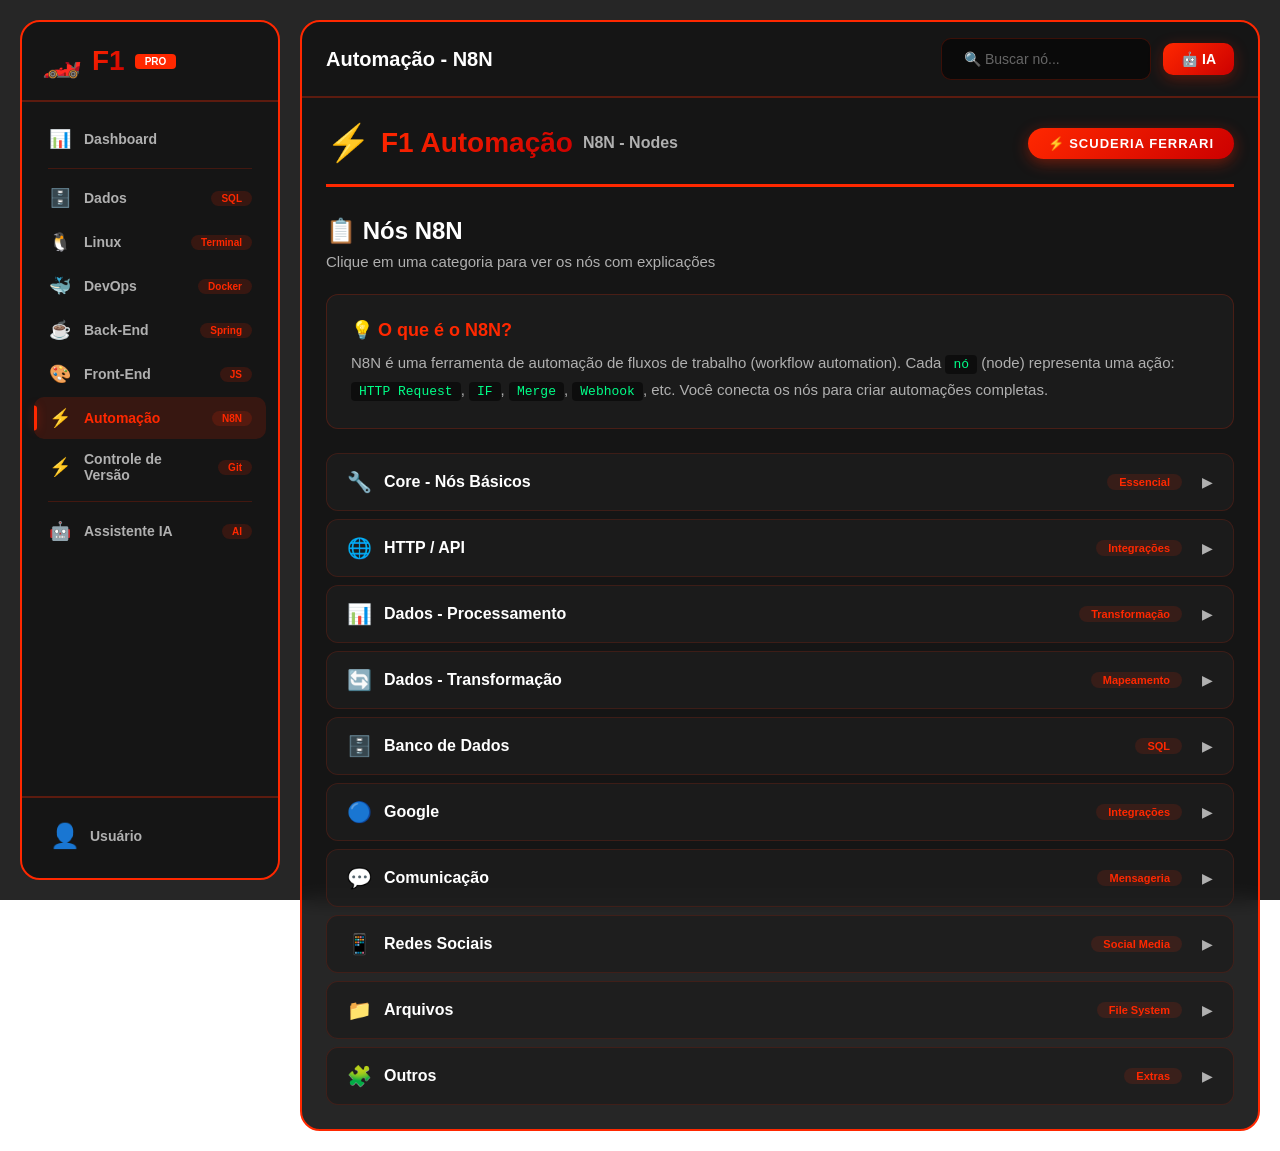
==== pages/automacao.html @ 5dc5d595 "Criando material de apoio para o dia a dia" ====
<!DOCTYPE html>
<html lang="pt-BR">
<head>
    <meta charset="UTF-8">
    <meta name="viewport" content="width=device-width, initial-scale=1.0">
    <title>⚡ F1 Automação - N8N</title>
    <link rel="stylesheet" href="../css/automacao.css">
</head>
<body>
    <div class="app-container">
        <!-- ============================================
             MENU LATERAL
        ============================================ -->
        <aside class="sidebar">
            <div class="sidebar-header">
                <div class="logo">
                    <span class="logo-icon">🏎️</span>
                    <span class="logo-text">F1</span>
                    <span class="logo-badge">PRO</span>
                </div>
            </div>

            <nav class="sidebar-nav">
                <ul class="nav-list">
                    <li class="nav-item">
                        <a href="../index.html">
                            <span class="nav-icon">📊</span>
                            <span class="nav-text">Dashboard</span>
                        </a>
                    </li>
                    <li class="nav-divider"></li>
                    <li class="nav-item">
                        <a href="dados.html">
                            <span class="nav-icon">🗄️</span>
                            <span class="nav-text">Dados</span>
                            <span class="nav-badge">SQL</span>
                        </a>
                    </li>
                    <li class="nav-item">
                        <a href="linux.html">
                            <span class="nav-icon">🐧</span>
                            <span class="nav-text">Linux</span>
                            <span class="nav-badge">Terminal</span>
                        </a>
                    </li>
                    <li class="nav-item">
                        <a href="devops.html">
                            <span class="nav-icon">🐳</span>
                            <span class="nav-text">DevOps</span>
                            <span class="nav-badge">Docker</span>
                        </a>
                    </li>
                    <li class="nav-item">
                        <a href="backend.html">
                            <span class="nav-icon">☕</span>
                            <span class="nav-text">Back-End</span>
                            <span class="nav-badge">Spring</span>
                        </a>
                    </li>
                    <li class="nav-item">
                        <a href="frontend.html">
                            <span class="nav-icon">🎨</span>
                            <span class="nav-text">Front-End</span>
                            <span class="nav-badge">JS</span>
                        </a>
                    </li>
                    <li class="nav-item active">
                        <a href="automacao.html">
                            <span class="nav-icon">⚡</span>
                            <span class="nav-text">Automação</span>
                            <span class="nav-badge">N8N</span>
                        </a>
                    </li>
                     <li class="nav-item">
                        <a href="controle-versao.html">
                            <span class="nav-icon">⚡</span>
                            <span class="nav-text">Controle de Versão</span>
                            <span class="nav-badge">Git</span>
                        </a>
                    </li>
                    <li class="nav-divider"></li>
                    <li class="nav-item">
                        <a href="ia.html">
                            <span class="nav-icon">🤖</span>
                            <span class="nav-text">Assistente IA</span>
                            <span class="nav-badge">AI</span>
                        </a>
                    </li>
                </ul>
            </nav>

            <div class="sidebar-footer">
                <div class="user-info">
                    <span class="user-avatar">👤</span>
                    <span class="user-name">Usuário</span>
                </div>
            </div>
        </aside>

        <!-- ============================================
             CONTEÚDO PRINCIPAL
        ============================================ -->
        <main class="main-content">
            <header class="top-bar">
                <div class="top-bar-left">
                    <button class="menu-toggle">☰</button>
                    <h1>Automação - N8N</h1>
                </div>
                <div class="top-bar-right">
                    <div class="search-box">
                        <input type="text" id="searchInput" placeholder="🔍 Buscar nó...">
                    </div>
                    <button class="btn-ai">🤖 IA</button>
                </div>
            </header>

            <div class="content-area">
                <!-- Header Ferrari -->
                <div class="automacao-header">
                    <div class="automacao-logo">
                        <span class="automacao-emoji">⚡</span>
                        <span class="automacao-title">F1 Automação</span>
                        <span class="automacao-subtitle">N8N - Nodes</span>
                    </div>
                    <div class="ferrari-badge">⚡ SCUDERIA FERRARI</div>
                </div>

                <!-- Conteúdo -->
                <div class="automacao-content">
                    <h2>📋 Nós N8N</h2>
                    <p class="subtitle">Clique em uma categoria para ver os nós com explicações</p>

                    <!-- ==========================================
                         INTRODUÇÃO
                    ========================================== -->
                    <div class="info-card">
                        <div class="info-title">💡 O que é o N8N?</div>
                        <div class="info-text">
                            N8N é uma ferramenta de automação de fluxos de trabalho (workflow automation).
                            Cada <code>nó</code> (node) representa uma ação: <code>HTTP Request</code>, <code>IF</code>, <code>Merge</code>, <code>Webhook</code>, etc.
                            Você conecta os nós para criar automações completas.
                        </div>
                    </div>

                    <!-- ==========================================
                         ACORDEON DE NÓS
                    ========================================== -->
                    <div class="accordion" id="commandsAccordion">
                        <!-- ==========================================
                             CORE - BÁSICOS
                        ========================================== -->
                        <div class="accordion-item">
                            <div class="accordion-header" data-target="core">
                                <span class="accordion-icon">🔧</span>
                                <span class="accordion-title">Core - Nós Básicos</span>
                                <span class="accordion-badge">Essencial</span>
                                <span class="accordion-arrow">▶</span>
                            </div>
                            <div class="accordion-body" id="core">
                                <div class="cmd-item">
                                    <div class="cmd-left">
                                        <span class="cmd-text">Manual Trigger</span>
                                        <span class="cmd-desc">Inicia o workflow manualmente (botão "Execute Workflow")</span>
                                    </div>
                                    <button class="btn-copy-cmd">📋 Copiar</button>
                                </div>
                                <div class="cmd-item">
                                    <div class="cmd-left">
                                        <span class="cmd-text">Schedule Trigger</span>
                                        <span class="cmd-desc">Executa o workflow em intervalos (CRON - ex: todos os dias às 8h)</span>
                                    </div>
                                    <button class="btn-copy-cmd">📋 Copiar</button>
                                </div>
                                <div class="cmd-item">
                                    <div class="cmd-left">
                                        <span class="cmd-text">Webhook</span>
                                        <span class="cmd-desc">Recebe requisições HTTP e inicia o workflow (URL pública)</span>
                                    </div>
                                    <button class="btn-copy-cmd">📋 Copiar</button>
                                </div>
                                <div class="cmd-item">
                                    <div class="cmd-left">
                                        <span class="cmd-text">Set</span>
                                        <span class="cmd-desc">Define ou modifica valores no fluxo de dados</span>
                                    </div>
                                    <button class="btn-copy-cmd">📋 Copiar</button>
                                </div>
                                <div class="cmd-item">
                                    <div class="cmd-left">
                                        <span class="cmd-text">IF</span>
                                        <span class="cmd-desc">Condicional - bifurca o fluxo baseado em uma condição (true/false)</span>
                                    </div>
                                    <button class="btn-copy-cmd">📋 Copiar</button>
                                </div>
                                <div class="cmd-item">
                                    <div class="cmd-left">
                                        <span class="cmd-text">Switch</span>
                                        <span class="cmd-desc">Multi-condicional - bifurca o fluxo para diferentes caminhos</span>
                                    </div>
                                    <button class="btn-copy-cmd">📋 Copiar</button>
                                </div>
                                <div class="cmd-item">
                                    <div class="cmd-left">
                                        <span class="cmd-text">Merge</span>
                                        <span class="cmd-desc">Combina dados de duas ou mais branches</span>
                                    </div>
                                    <button class="btn-copy-cmd">📋 Copiar</button>
                                </div>
                                <div class="cmd-item">
                                    <div class="cmd-left">
                                        <span class="cmd-text">Code (JavaScript)</span>
                                        <span class="cmd-desc">Executa código JavaScript customizado</span>
                                    </div>
                                    <button class="btn-copy-cmd">📋 Copiar</button>
                                </div>
                                <div class="cmd-item">
                                    <div class="cmd-left">
                                        <span class="cmd-text">NoOp</span>
                                        <span class="cmd-desc">Nó vazio - útil para testes e debugging</span>
                                    </div>
                                    <button class="btn-copy-cmd">📋 Copiar</button>
                                </div>
                            </div>
                        </div>

                        <!-- ==========================================
                             HTTP / API
                        ========================================== -->
                        <div class="accordion-item">
                            <div class="accordion-header" data-target="http">
                                <span class="accordion-icon">🌐</span>
                                <span class="accordion-title">HTTP / API</span>
                                <span class="accordion-badge">Integrações</span>
                                <span class="accordion-arrow">▶</span>
                            </div>
                            <div class="accordion-body" id="http">
                                <div class="cmd-item">
                                    <div class="cmd-left">
                                        <span class="cmd-text">HTTP Request</span>
                                        <span class="cmd-desc">Faz requisições HTTP (GET, POST, PUT, DELETE, PATCH)</span>
                                    </div>
                                    <button class="btn-copy-cmd">📋 Copiar</button>
                                </div>
                                <div class="cmd-item">
                                    <div class="cmd-left">
                                        <span class="cmd-text">HTTP Request - GET</span>
                                        <span class="cmd-desc">Busca dados de uma API (ex: https://api.exemplo.com/usuarios)</span>
                                    </div>
                                    <button class="btn-copy-cmd">📋 Copiar</button>
                                </div>
                                <div class="cmd-item">
                                    <div class="cmd-left">
                                        <span class="cmd-text">HTTP Request - POST</span>
                                        <span class="cmd-desc">Envia dados para uma API (ex: criar novo usuário)</span>
                                    </div>
                                    <button class="btn-copy-cmd">📋 Copiar</button>
                                </div>
                                <div class="cmd-item">
                                    <div class="cmd-left">
                                        <span class="cmd-text">HTTP Request - Com Headers</span>
                                        <span class="cmd-desc">Adiciona headers (Authorization, Content-Type, etc)</span>
                                    </div>
                                    <button class="btn-copy-cmd">📋 Copiar</button>
                                </div>
                                <div class="cmd-item">
                                    <div class="cmd-left">
                                        <span class="cmd-text">Webhook (Response)</span>
                                        <span class="cmd-desc">Retorna uma resposta para quem chamou o webhook</span>
                                    </div>
                                    <button class="btn-copy-cmd">📋 Copiar</button>
                                </div>
                            </div>
                        </div>

                        <!-- ==========================================
                             DADOS - PROCESSAMENTO
                        ========================================== -->
                        <div class="accordion-item">
                            <div class="accordion-header" data-target="dados">
                                <span class="accordion-icon">📊</span>
                                <span class="accordion-title">Dados - Processamento</span>
                                <span class="accordion-badge">Transformação</span>
                                <span class="accordion-arrow">▶</span>
                            </div>
                            <div class="accordion-body" id="dados">
                                <div class="cmd-item">
                                    <div class="cmd-left">
                                        <span class="cmd-text">Filter</span>
                                        <span class="cmd-desc">Filtra itens do array baseado em uma condição</span>
                                    </div>
                                    <button class="btn-copy-cmd">📋 Copiar</button>
                                </div>
                                <div class="cmd-item">
                                    <div class="cmd-left">
                                        <span class="cmd-text">Sort</span>
                                        <span class="cmd-desc">Ordena dados por campo (ASC/DESC)</span>
                                    </div>
                                    <button class="btn-copy-cmd">📋 Copiar</button>
                                </div>
                                <div class="cmd-item">
                                    <div class="cmd-left">
                                        <span class="cmd-text">Limit</span>
                                        <span class="cmd-desc">Limita a quantidade de itens processados</span>
                                    </div>
                                    <button class="btn-copy-cmd">📋 Copiar</button>
                                </div>
                                <div class="cmd-item">
                                    <div class="cmd-left">
                                        <span class="cmd-text">Aggregate</span>
                                        <span class="cmd-desc">Agrupa dados (COUNT, SUM, AVG, MIN, MAX)</span>
                                    </div>
                                    <button class="btn-copy-cmd">📋 Copiar</button>
                                </div>
                                <div class="cmd-item">
                                    <div class="cmd-left">
                                        <span class="cmd-text">Split In Batches</span>
                                        <span class="cmd-desc">Divide dados em lotes (ex: 100 itens por lote)</span>
                                    </div>
                                    <button class="btn-copy-cmd">📋 Copiar</button>
                                </div>
                                <div class="cmd-item">
                                    <div class="cmd-left">
                                        <span class="cmd-text">Remove Duplicates</span>
                                        <span class="cmd-desc">Remove itens duplicados baseado em um campo</span>
                                    </div>
                                    <button class="btn-copy-cmd">📋 Copiar</button>
                                </div>
                            </div>
                        </div>

                        <!-- ==========================================
                             DADOS - TRANSFORMAÇÃO
                        ========================================== -->
                        <div class="accordion-item">
                            <div class="accordion-header" data-target="transform">
                                <span class="accordion-icon">🔄</span>
                                <span class="accordion-title">Dados - Transformação</span>
                                <span class="accordion-badge">Mapeamento</span>
                                <span class="accordion-arrow">▶</span>
                            </div>
                            <div class="accordion-body" id="transform">
                                <div class="cmd-item">
                                    <div class="cmd-left">
                                        <span class="cmd-text">Item Lists</span>
                                        <span class="cmd-desc">Converte array em objetos ou vice-versa</span>
                                    </div>
                                    <button class="btn-copy-cmd">📋 Copiar</button>
                                </div>
                                <div class="cmd-item">
                                    <div class="cmd-left">
                                        <span class="cmd-text">Spreadsheet (CSV)</span>
                                        <span class="cmd-desc">Lê/Escreve arquivos CSV</span>
                                    </div>
                                    <button class="btn-copy-cmd">📋 Copiar</button>
                                </div>
                                <div class="cmd-item">
                                    <div class="cmd-left">
                                        <span class="cmd-text">XML</span>
                                        <span class="cmd-desc">Converte dados entre JSON e XML</span>
                                    </div>
                                    <button class="btn-copy-cmd">📋 Copiar</button>
                                </div>
                                <div class="cmd-item">
                                    <div class="cmd-left">
                                        <span class="cmd-text">HTML Extract</span>
                                        <span class="cmd-desc">Extrai dados de páginas HTML (Web Scraping)</span>
                                    </div>
                                    <button class="btn-copy-cmd">📋 Copiar</button>
                                </div>
                                <div class="cmd-item">
                                    <div class="cmd-left">
                                        <span class="cmd-text">JSON</span>
                                        <span class="cmd-desc">Converte strings JSON para objetos e vice-versa</span>
                                    </div>
                                    <button class="btn-copy-cmd">📋 Copiar</button>
                                </div>
                            </div>
                        </div>

                        <!-- ==========================================
                             BANCO DE DADOS
                        ========================================== -->
                        <div class="accordion-item">
                            <div class="accordion-header" data-target="db">
                                <span class="accordion-icon">🗄️</span>
                                <span class="accordion-title">Banco de Dados</span>
                                <span class="accordion-badge">SQL</span>
                                <span class="accordion-arrow">▶</span>
                            </div>
                            <div class="accordion-body" id="db">
                                <div class="cmd-item">
                                    <div class="cmd-left">
                                        <span class="cmd-text">PostgreSQL</span>
                                        <span class="cmd-desc">Executa queries no PostgreSQL</span>
                                    </div>
                                    <button class="btn-copy-cmd">📋 Copiar</button>
                                </div>
                                <div class="cmd-item">
                                    <div class="cmd-left">
                                        <span class="cmd-text">MySQL</span>
                                        <span class="cmd-desc">Executa queries no MySQL</span>
                                    </div>
                                    <button class="btn-copy-cmd">📋 Copiar</button>
                                </div>
                                <div class="cmd-item">
                                    <div class="cmd-left">
                                        <span class="cmd-text">SQLite</span>
                                        <span class="cmd-desc">Executa queries no SQLite</span>
                                    </div>
                                    <button class="btn-copy-cmd">📋 Copiar</button>
                                </div>
                                <div class="cmd-item">
                                    <div class="cmd-left">
                                        <span class="cmd-text">MongoDB</span>
                                        <span class="cmd-desc">Executa queries no MongoDB</span>
                                    </div>
                                    <button class="btn-copy-cmd">📋 Copiar</button>
                                </div>
                            </div>
                        </div>

                        <!-- ==========================================
                             GOOGLE
                        ========================================== -->
                        <div class="accordion-item">
                            <div class="accordion-header" data-target="google">
                                <span class="accordion-icon">🔵</span>
                                <span class="accordion-title">Google</span>
                                <span class="accordion-badge">Integrações</span>
                                <span class="accordion-arrow">▶</span>
                            </div>
                            <div class="accordion-body" id="google">
                                <div class="cmd-item">
                                    <div class="cmd-left">
                                        <span class="cmd-text">Google Sheets</span>
                                        <span class="cmd-desc">Lê/Escreve dados em planilhas Google Sheets</span>
                                    </div>
                                    <button class="btn-copy-cmd">📋 Copiar</button>
                                </div>
                                <div class="cmd-item">
                                    <div class="cmd-left">
                                        <span class="cmd-text">Google Drive</span>
                                        <span class="cmd-desc">Gerencia arquivos no Google Drive</span>
                                    </div>
                                    <button class="btn-copy-cmd">📋 Copiar</button>
                                </div>
                                <div class="cmd-item">
                                    <div class="cmd-left">
                                        <span class="cmd-text">Gmail</span>
                                        <span class="cmd-desc">Envia e recebe e-mails via Gmail</span>
                                    </div>
                                    <button class="btn-copy-cmd">📋 Copiar</button>
                                </div>
                                <div class="cmd-item">
                                    <div class="cmd-left">
                                        <span class="cmd-text">Google Calendar</span>
                                        <span class="cmd-desc">Gerencia eventos no Google Calendar</span>
                                    </div>
                                    <button class="btn-copy-cmd">📋 Copiar</button>
                                </div>
                                <div class="cmd-item">
                                    <div class="cmd-left">
                                        <span class="cmd-text">YouTube</span>
                                        <span class="cmd-desc">Gerencia vídeos no YouTube</span>
                                    </div>
                                    <button class="btn-copy-cmd">📋 Copiar</button>
                                </div>
                            </div>
                        </div>

                        <!-- ==========================================
                             COMUNICAÇÃO
                        ========================================== -->
                        <div class="accordion-item">
                            <div class="accordion-header" data-target="comunicacao">
                                <span class="accordion-icon">💬</span>
                                <span class="accordion-title">Comunicação</span>
                                <span class="accordion-badge">Mensageria</span>
                                <span class="accordion-arrow">▶</span>
                            </div>
                            <div class="accordion-body" id="comunicacao">
                                <div class="cmd-item">
                                    <div class="cmd-left">
                                        <span class="cmd-text">Email (SMTP/IMAP)</span>
                                        <span class="cmd-desc">Envia e recebe e-mails via servidor SMTP</span>
                                    </div>
                                    <button class="btn-copy-cmd">📋 Copiar</button>
                                </div>
                                <div class="cmd-item">
                                    <div class="cmd-left">
                                        <span class="cmd-text">Slack</span>
                                        <span class="cmd-desc">Envia mensagens no Slack</span>
                                    </div>
                                    <button class="btn-copy-cmd">📋 Copiar</button>
                                </div>
                                <div class="cmd-item">
                                    <div class="cmd-left">
                                        <span class="cmd-text">Discord</span>
                                        <span class="cmd-desc">Envia mensagens no Discord</span>
                                    </div>
                                    <button class="btn-copy-cmd">📋 Copiar</button>
                                </div>
                                <div class="cmd-item">
                                    <div class="cmd-left">
                                        <span class="cmd-text">Telegram</span>
                                        <span class="cmd-desc">Envia mensagens no Telegram</span>
                                    </div>
                                    <button class="btn-copy-cmd">📋 Copiar</button>
                                </div>
                                <div class="cmd-item">
                                    <div class="cmd-left">
                                        <span class="cmd-text">WhatsApp (Meta)</span>
                                        <span class="cmd-desc">Envia mensagens no WhatsApp Business</span>
                                    </div>
                                    <button class="btn-copy-cmd">📋 Copiar</button>
                                </div>
                            </div>
                        </div>

                        <!-- ==========================================
                             REDES SOCIAIS
                        ========================================== -->
                        <div class="accordion-item">
                            <div class="accordion-header" data-target="social">
                                <span class="accordion-icon">📱</span>
                                <span class="accordion-title">Redes Sociais</span>
                                <span class="accordion-badge">Social Media</span>
                                <span class="accordion-arrow">▶</span>
                            </div>
                            <div class="accordion-body" id="social">
                                <div class="cmd-item">
                                    <div class="cmd-left">
                                        <span class="cmd-text">Twitter (X)</span>
                                        <span class="cmd-desc">Publica tweets</span>
                                    </div>
                                    <button class="btn-copy-cmd">📋 Copiar</button>
                                </div>
                                <div class="cmd-item">
                                    <div class="cmd-left">
                                        <span class="cmd-text">Facebook</span>
                                        <span class="cmd-desc">Publica no Facebook</span>
                                    </div>
                                    <button class="btn-copy-cmd">📋 Copiar</button>
                                </div>
                                <div class="cmd-item">
                                    <div class="cmd-left">
                                        <span class="cmd-text">Instagram</span>
                                        <span class="cmd-desc">Publica no Instagram</span>
                                    </div>
                                    <button class="btn-copy-cmd">📋 Copiar</button>
                                </div>
                                <div class="cmd-item">
                                    <div class="cmd-left">
                                        <span class="cmd-text">LinkedIn</span>
                                        <span class="cmd-desc">Publica no LinkedIn</span>
                                    </div>
                                    <button class="btn-copy-cmd">📋 Copiar</button>
                                </div>
                            </div>
                        </div>

                        <!-- ==========================================
                             ARQUIVOS
                        ========================================== -->
                        <div class="accordion-item">
                            <div class="accordion-header" data-target="arquivos">
                                <span class="accordion-icon">📁</span>
                                <span class="accordion-title">Arquivos</span>
                                <span class="accordion-badge">File System</span>
                                <span class="accordion-arrow">▶</span>
                            </div>
                            <div class="accordion-body" id="arquivos">
                                <div class="cmd-item">
                                    <div class="cmd-left">
                                        <span class="cmd-text">Read File from Disk</span>
                                        <span class="cmd-desc">Lê arquivos do sistema</span>
                                    </div>
                                    <button class="btn-copy-cmd">📋 Copiar</button>
                                </div>
                                <div class="cmd-item">
                                    <div class="cmd-left">
                                        <span class="cmd-text">Write File to Disk</span>
                                        <span class="cmd-desc">Escreve arquivos no sistema</span>
                                    </div>
                                    <button class="btn-copy-cmd">📋 Copiar</button>
                                </div>
                                <div class="cmd-item">
                                    <div class="cmd-left">
                                        <span class="cmd-text">Binary Data</span>
                                        <span class="cmd-desc">Processa dados binários (imagens, PDFs, etc)</span>
                                    </div>
                                    <button class="btn-copy-cmd">📋 Copiar</button>
                                </div>
                                <div class="cmd-item">
                                    <div class="cmd-left">
                                        <span class="cmd-text">Zip</span>
                                        <span class="cmd-desc">Compacta/Descompacta arquivos ZIP</span>
                                    </div>
                                    <button class="btn-copy-cmd">📋 Copiar</button>
                                </div>
                            </div>
                        </div>

                        <!-- ==========================================
                             OUTROS
                        ========================================== -->
                        <div class="accordion-item">
                            <div class="accordion-header" data-target="outros">
                                <span class="accordion-icon">🧩</span>
                                <span class="accordion-title">Outros</span>
                                <span class="accordion-badge">Extras</span>
                                <span class="accordion-arrow">▶</span>
                            </div>
                            <div class="accordion-body" id="outros">
                                <div class="cmd-item">
                                    <div class="cmd-left">
                                        <span class="cmd-text">Wait</span>
                                        <span class="cmd-desc">Aguarda um tempo específico (milissegundos)</span>
                                    </div>
                                    <button class="btn-copy-cmd">📋 Copiar</button>
                                </div>
                                <div class="cmd-item">
                                    <div class="cmd-left">
                                        <span class="cmd-text">Delay</span>
                                        <span class="cmd-desc">Atraso entre execuções (evita rate limiting)</span>
                                    </div>
                                    <button class="btn-copy-cmd">📋 Copiar</button>
                                </div>
                                <div class="cmd-item">
                                    <div class="cmd-left">
                                        <span class="cmd-text">Error Trigger</span>
                                        <span class="cmd-desc">Captura erros e trata exceções</span>
                                    </div>
                                    <button class="btn-copy-cmd">📋 Copiar</button>
                                </div>
                                <div class="cmd-item">
                                    <div class="cmd-left">
                                        <span class="cmd-text">Sticky Note</span>
                                        <span class="cmd-desc">Adiciona notas/documentação no workflow</span>
                                    </div>
                                    <button class="btn-copy-cmd">📋 Copiar</button>
                                </div>
                                <div class="cmd-item">
                                    <div class="cmd-left">
                                        <span class="cmd-text">Execute Workflow</span>
                                        <span class="cmd-desc">Executa outro workflow (sub-workflow)</span>
                                    </div>
                                    <button class="btn-copy-cmd">📋 Copiar</button>
                                </div>
                            </div>
                        </div>
                    </div>
                </div>
            </div>
        </main>
    </div>

    <script>
        // ============================================
        // ACORDEON
        // ============================================
        document.querySelectorAll('.accordion-header').forEach(header => {
            header.addEventListener('click', function() {
                const targetId = this.dataset.target;
                const body = document.getElementById(targetId);
                const arrow = this.querySelector('.accordion-arrow');
                
                document.querySelectorAll('.accordion-body').forEach(b => {
                    if (b.id !== targetId) {
                        b.classList.remove('active');
                        b.style.maxHeight = '0';
                        b.style.padding = '0 20px';
                        const otherArrow = b.closest('.accordion-item').querySelector('.accordion-arrow');
                        if (otherArrow) otherArrow.textContent = '▶';
                    }
                });

                if (body.classList.contains('active')) {
                    body.classList.remove('active');
                    body.style.maxHeight = '0';
                    body.style.padding = '0 20px';
                    arrow.textContent = '▶';
                } else {
                    body.classList.add('active');
                    body.style.maxHeight = body.scrollHeight + 'px';
                    body.style.padding = '20px';
                    arrow.textContent = '▼';
                }
            });
        });

        // ============================================
        // COPIAR NOME DO NÓ
        // ============================================
        document.querySelectorAll('.btn-copy-cmd').forEach(btn => {
            btn.addEventListener('click', function(e) {
                e.stopPropagation();
                const cmdText = this.closest('.cmd-item').querySelector('.cmd-text').textContent;
                navigator.clipboard.writeText(cmdText).then(() => {
                    const originalText = this.textContent;
                    this.textContent = '✅ Copiado!';
                    setTimeout(() => {
                        this.textContent = originalText;
                    }, 2000);
                });
            });
        });

        // ============================================
        // BUSCA
        // ============================================
        document.getElementById('searchInput').addEventListener('input', function() {
            const searchTerm = this.value.toLowerCase().trim();
            const items = document.querySelectorAll('.cmd-item');
            const headers = document.querySelectorAll('.accordion-header');
            
            if (!searchTerm) {
                items.forEach(item => item.style.display = 'flex');
                headers.forEach(h => h.style.display = 'flex');
                return;
            }

            items.forEach(item => {
                const text = item.querySelector('.cmd-text').textContent.toLowerCase();
                const desc = item.querySelector('.cmd-desc').textContent.toLowerCase();
                if (text.includes(searchTerm) || desc.includes(searchTerm)) {
                    item.style.display = 'flex';
                    const parentBody = item.closest('.accordion-body');
                    if (parentBody) {
                        parentBody.classList.add('active');
                        parentBody.style.maxHeight = parentBody.scrollHeight + 'px';
                        parentBody.style.padding = '20px';
                        const arrow = parentBody.closest('.accordion-item').querySelector('.accordion-arrow');
                        if (arrow) arrow.textContent = '▼';
                    }
                } else {
                    item.style.display = 'none';
                }
            });

            headers.forEach(header => {
                const body = document.getElementById(header.dataset.target);
                if (body) {
                    const visibleItems = body.querySelectorAll('.cmd-item[style*="display: flex"], .cmd-item:not([style*="display: none"])');
                    const hasVisible = Array.from(visibleItems).some(el => el.style.display !== 'none');
                    header.style.display = hasVisible ? 'flex' : 'none';
                }
            });
        });
    </script>
</body>
</html>
---- css/automacao.css ----
/* ============================================
   PÁGINA: AUTOMAÇÃO - N8N
   ============================================ */

* {
    margin: 0;
    padding: 0;
    box-sizing: border-box;
}

body {
    font-family: 'Segoe UI', Tahoma, Geneva, Verdana, sans-serif;
    min-height: 100vh;
    display: flex;
    background-image: url('https://www.autoracing.com.br/wp-content/uploads/2025/04/F1-25-Lewis-Hamilton-Arabia.jpg');
    background-size: cover;
    background-position: center;
    background-attachment: fixed;
    position: relative;
}

body::before {
    content: '';
    position: fixed;
    top: 0;
    left: 0;
    right: 0;
    bottom: 0;
    background: rgba(0, 0, 0, 0.85);
    z-index: 0;
}

/* ============================================
   APP CONTAINER
   ============================================ */
.app-container {
    position: relative;
    z-index: 1;
    display: flex;
    width: 100%;
    min-height: 100vh;
    max-width: 1400px;
    margin: 0 auto;
    padding: 20px;
    gap: 20px;
}

/* ============================================
   SIDEBAR
   ============================================ */
.sidebar {
    width: 260px;
    min-height: calc(100vh - 40px);
    background: rgba(20, 20, 20, 0.92);
    backdrop-filter: blur(10px);
    border-radius: 20px;
    border: 2px solid #ff2800;
    padding: 20px 0;
    display: flex;
    flex-direction: column;
    flex-shrink: 0;
    position: sticky;
    top: 20px;
    height: fit-content;
    max-height: calc(100vh - 40px);
    overflow-y: auto;
}

.sidebar-header {
    padding: 0 20px 20px 20px;
    border-bottom: 2px solid rgba(255, 40, 0, 0.3);
}

.logo {
    display: flex;
    align-items: center;
    gap: 10px;
}

.logo-icon {
    font-size: 32px;
    animation: pulse 2s infinite;
}

@keyframes pulse {
    0%, 100% { transform: scale(1); }
    50% { transform: scale(1.1); }
}

.logo-text {
    font-size: 28px;
    font-weight: 900;
    background: linear-gradient(135deg, #ff2800, #cc0000);
    -webkit-background-clip: text;
    -webkit-text-fill-color: transparent;
}

.logo-badge {
    background: #ff2800;
    color: white;
    padding: 2px 10px;
    border-radius: 4px;
    font-size: 10px;
    font-weight: 700;
}

/* ============================================
   NAVEGAÇÃO
   ============================================ */
.sidebar-nav {
    flex: 1;
    padding: 16px 12px;
}

.nav-list {
    list-style: none;
}

.nav-item {
    margin-bottom: 2px;
}

.nav-item a {
    display: flex;
    align-items: center;
    gap: 12px;
    padding: 10px 14px;
    border-radius: 10px;
    color: #b0b0b0;
    text-decoration: none;
    transition: all 0.3s;
    position: relative;
}

.nav-item a:hover {
    background: rgba(255, 40, 0, 0.1);
    color: #ffffff;
}

.nav-item.active a {
    background: rgba(255, 40, 0, 0.15);
    color: #ff2800;
}

.nav-item.active a::before {
    content: '';
    position: absolute;
    left: 0;
    top: 50%;
    transform: translateY(-50%);
    width: 3px;
    height: 60%;
    background: #ff2800;
    border-radius: 0 3px 3px 0;
    box-shadow: 0 0 10px rgba(255, 40, 0, 0.4);
}

.nav-icon {
    font-size: 18px;
    width: 24px;
    text-align: center;
}

.nav-text {
    flex: 1;
    font-size: 14px;
    font-weight: 600;
}

.nav-badge {
    background: rgba(255, 40, 0, 0.15);
    padding: 2px 10px;
    border-radius: 12px;
    font-size: 10px;
    font-weight: 600;
    color: #ff2800;
}

.nav-divider {
    height: 1px;
    background: rgba(255, 40, 0, 0.2);
    margin: 8px 14px;
}

.sidebar-footer {
    padding: 16px 20px 0 20px;
    border-top: 2px solid rgba(255, 40, 0, 0.3);
}

.user-info {
    display: flex;
    align-items: center;
    gap: 10px;
    padding: 8px;
    border-radius: 8px;
}

.user-avatar {
    font-size: 24px;
}

.user-name {
    font-size: 14px;
    color: #b0b0b0;
    font-weight: 600;
}

/* ============================================
   MAIN CONTENT
   ============================================ */
.main-content {
    flex: 1;
    min-height: calc(100vh - 40px);
    background: rgba(20, 20, 20, 0.92);
    backdrop-filter: blur(10px);
    border-radius: 20px;
    border: 2px solid #ff2800;
    display: flex;
    flex-direction: column;
    overflow: hidden;
}

/* ============================================
   TOP BAR
   ============================================ */
.top-bar {
    display: flex;
    justify-content: space-between;
    align-items: center;
    padding: 16px 24px;
    border-bottom: 2px solid rgba(255, 40, 0, 0.3);
    flex-shrink: 0;
}

.top-bar-left {
    display: flex;
    align-items: center;
    gap: 16px;
}

.menu-toggle {
    display: none;
    background: none;
    border: none;
    color: #ffffff;
    font-size: 24px;
    cursor: pointer;
}

.top-bar-left h1 {
    font-size: 20px;
    font-weight: 700;
    color: #ffffff;
}

.top-bar-right {
    display: flex;
    align-items: center;
    gap: 12px;
}

.search-box {
    display: flex;
    align-items: center;
    background: rgba(0, 0, 0, 0.5);
    border-radius: 10px;
    padding: 6px 14px;
    border: 1px solid rgba(255, 40, 0, 0.2);
}

.search-box input {
    background: none;
    border: none;
    color: #ffffff;
    padding: 6px 8px;
    outline: none;
    width: 180px;
    font-size: 14px;
}

.search-box input::placeholder {
    color: #666;
}

.btn-ai {
    background: linear-gradient(135deg, #ff2800, #cc0000);
    color: white;
    border: none;
    padding: 8px 18px;
    border-radius: 10px;
    font-weight: 700;
    cursor: pointer;
    font-size: 14px;
    box-shadow: 0 4px 15px rgba(255, 40, 0, 0.3);
}

.btn-ai:hover {
    transform: scale(1.05);
    box-shadow: 0 4px 30px rgba(255, 40, 0, 0.5);
}

/* ============================================
   CONTENT AREA
   ============================================ */
.content-area {
    padding: 24px;
    flex: 1;
    overflow-y: auto;
}

/* ============================================
   HEADER FERRARI
   ============================================ */
.automacao-header {
    display: flex;
    justify-content: space-between;
    align-items: center;
    margin-bottom: 30px;
    padding-bottom: 20px;
    border-bottom: 3px solid #ff2800;
}

.automacao-logo {
    display: flex;
    align-items: center;
    gap: 10px;
}

.automacao-emoji {
    font-size: 36px;
    animation: pulse 2s infinite;
}

.automacao-title {
    font-size: 28px;
    font-weight: 900;
    background: linear-gradient(135deg, #ff2800, #cc0000);
    -webkit-background-clip: text;
    -webkit-text-fill-color: transparent;
}

.automacao-subtitle {
    font-size: 16px;
    font-weight: 700;
    color: #b0b0b0;
}

.ferrari-badge {
    background: linear-gradient(135deg, #ff2800, #cc0000);
    color: white;
    padding: 8px 20px;
    border-radius: 30px;
    font-weight: 700;
    font-size: 13px;
    letter-spacing: 1px;
    box-shadow: 0 4px 15px rgba(255, 40, 0, 0.4);
    animation: glow 2s infinite;
}

@keyframes glow {
    0%, 100% { box-shadow: 0 4px 15px rgba(255, 40, 0, 0.4); }
    50% { box-shadow: 0 4px 30px rgba(255, 40, 0, 0.8); }
}

/* ============================================
   CONTEÚDO AUTOMAÇÃO
   ============================================ */
.automacao-content {
    animation: fadeIn 0.5s ease;
}

@keyframes fadeIn {
    from { opacity: 0; transform: translateY(20px); }
    to { opacity: 1; transform: translateY(0); }
}

.automacao-content h2 {
    font-size: 24px;
    color: #ffffff;
    margin-bottom: 8px;
}

.automacao-content .subtitle {
    color: #b0b0b0;
    margin-bottom: 24px;
    font-size: 15px;
}

/* ============================================
   INTRODUÇÃO
   ============================================ */
.info-card {
    background: rgba(30, 30, 30, 0.85);
    border-radius: 12px;
    border: 1px solid rgba(255, 40, 0, 0.2);
    padding: 24px;
    margin-bottom: 24px;
}

.info-card .info-title {
    font-size: 18px;
    font-weight: 700;
    color: #ff2800;
    margin-bottom: 8px;
}

.info-card .info-text {
    color: #b0b0b0;
    font-size: 15px;
    line-height: 1.8;
}

.info-card .info-text code {
    background: rgba(0, 0, 0, 0.5);
    padding: 2px 8px;
    border-radius: 4px;
    color: #00ff88;
    font-family: 'Courier New', monospace;
    font-size: 13px;
}

/* ============================================
   ACORDEON
   ============================================ */
.accordion {
    display: flex;
    flex-direction: column;
    gap: 8px;
}

.accordion-item {
    background: rgba(30, 30, 30, 0.85);
    border-radius: 12px;
    border: 1px solid rgba(255, 40, 0, 0.15);
    overflow: hidden;
    transition: all 0.3s;
}

.accordion-item:hover {
    border-color: rgba(255, 40, 0, 0.3);
}

.accordion-header {
    display: flex;
    align-items: center;
    gap: 12px;
    padding: 16px 20px;
    cursor: pointer;
    transition: all 0.3s;
    user-select: none;
    flex-shrink: 0;
}

.accordion-header:hover {
    background: rgba(255, 40, 0, 0.05);
}

.accordion-header .accordion-icon {
    font-size: 20px;
}

.accordion-header .accordion-title {
    font-size: 16px;
    font-weight: 700;
    color: #ffffff;
}

.accordion-header .accordion-badge {
    background: rgba(255, 40, 0, 0.12);
    color: #ff2800;
    padding: 2px 12px;
    border-radius: 12px;
    font-size: 11px;
    font-weight: 600;
    margin-left: auto;
}

.accordion-header .accordion-arrow {
    color: #b0b0b0;
    font-size: 14px;
    transition: transform 0.3s;
    margin-left: 8px;
}

/* ============================================
   ACORDEON BODY COM SCROLL
   ============================================ */
.accordion-body {
    max-height: 0;
    overflow: hidden;
    transition: max-height 0.4s ease, padding 0.3s ease;
    padding: 0 20px;
    display: flex;
    flex-direction: column;
    gap: 8px;
}

.accordion-body.active {
    max-height: 500px;
    padding: 16px 20px;
    overflow-y: auto;
}

.accordion-body.active::-webkit-scrollbar {
    width: 4px;
}

.accordion-body.active::-webkit-scrollbar-track {
    background: rgba(255, 255, 255, 0.05);
    border-radius: 4px;
}

.accordion-body.active::-webkit-scrollbar-thumb {
    background: #ff2800;
    border-radius: 4px;
}

.accordion-body.active::-webkit-scrollbar-thumb:hover {
    background: #cc0000;
}

/* ============================================
   COMANDOS - COM EXPLICAÇÃO
   ============================================ */
.cmd-item {
    background: rgba(0, 0, 0, 0.4);
    border-radius: 8px;
    padding: 10px 14px;
    display: flex;
    justify-content: space-between;
    align-items: center;
    border-left: 3px solid #ff2800;
    transition: all 0.3s;
    flex-shrink: 0;
    gap: 10px;
}

.cmd-item:hover {
    border-left-color: #00ff88;
    background: rgba(0, 0, 0, 0.6);
}

.cmd-item .cmd-left {
    display: flex;
    flex-direction: column;
    gap: 4px;
    flex: 1;
    min-width: 0;
}

.cmd-item .cmd-text {
    font-family: 'Courier New', monospace;
    font-size: 13px;
    color: #00ff88;
    word-break: break-all;
    line-height: 1.4;
}

.cmd-item .cmd-desc {
    font-size: 12px;
    color: #b0b0b0;
    font-style: italic;
    padding-left: 4px;
}

.cmd-item .btn-copy-cmd {
    background: rgba(255, 40, 0, 0.15);
    color: #ff2800;
    border: none;
    padding: 4px 12px;
    border-radius: 6px;
    font-size: 11px;
    font-weight: 600;
    cursor: pointer;
    transition: all 0.3s;
    white-space: nowrap;
    flex-shrink: 0;
}

.cmd-item .btn-copy-cmd:hover {
    background: #ff2800;
    color: white;
}

/* ============================================
   SCROLLBAR GLOBAL
   ============================================ */
::-webkit-scrollbar {
    width: 6px;
}

::-webkit-scrollbar-track {
    background: transparent;
}

::-webkit-scrollbar-thumb {
    background: #ff2800;
    border-radius: 3px;
}

::-webkit-scrollbar-thumb:hover {
    background: #cc0000;
}

/* ============================================
   RESPONSIVO
   ============================================ */
@media (max-width: 1024px) {
    .app-container {
        padding: 15px;
        gap: 15px;
    }
    .sidebar {
        width: 220px;
    }
}

@media (max-width: 768px) {
    .app-container {
        padding: 10px;
        gap: 10px;
        flex-direction: column;
    }

    .sidebar {
        width: 100%;
        min-height: auto;
        position: static;
        flex-direction: row;
        flex-wrap: wrap;
        padding: 12px 16px;
        height: auto;
        max-height: none;
        overflow-y: visible;
    }

    .sidebar-header {
        padding: 0;
        border-bottom: none;
        flex: 1;
    }

    .sidebar-nav {
        padding: 0;
        flex: 1;
        width: 100%;
    }

    .nav-list {
        display: flex;
        flex-wrap: wrap;
        gap: 4px;
        padding: 10px 0;
    }

    .nav-item {
        flex: 1 1 calc(50% - 4px);
        min-width: 120px;
    }

    .nav-divider {
        display: none;
    }

    .sidebar-footer {
        display: none;
    }

    .menu-toggle {
        display: block;
    }

    .main-content {
        min-height: auto;
    }

    .top-bar {
        padding: 12px 16px;
        flex-wrap: wrap;
        gap: 8px;
    }

    .top-bar-right {
        width: 100%;
        justify-content: space-between;
    }

    .search-box input {
        width: 120px;
    }

    .content-area {
        padding: 16px;
    }

    .automacao-header {
        flex-direction: column;
        gap: 12px;
        text-align: center;
    }

    .automacao-title {
        font-size: 22px;
    }

    .ferrari-badge {
        font-size: 11px;
        padding: 5px 14px;
    }

    .accordion-header {
        flex-wrap: wrap;
        padding: 12px 16px;
    }

    .accordion-header .accordion-badge {
        margin-left: 0;
    }

    .accordion-body.active {
        max-height: 350px;
        padding: 12px 16px;
    }

    .cmd-item {
        flex-wrap: wrap;
        gap: 8px;
    }

    .cmd-item .btn-copy-cmd {
        width: 100%;
        text-align: center;
        padding: 6px;
    }
}

@media (max-width: 480px) {
    .app-container {
        padding: 5px;
        gap: 5px;
    }

    .sidebar {
        padding: 10px 12px;
    }

    .logo-text {
        font-size: 20px;
    }

    .nav-item {
        flex: 1 1 100%;
    }

    .top-bar-left h1 {
        font-size: 16px;
    }

    .search-box input {
        width: 80px;
        font-size: 12px;
    }

    .btn-ai {
        font-size: 12px;
        padding: 6px 12px;
    }

    .content-area {
        padding: 12px;
    }

    .automacao-emoji {
        font-size: 28px;
    }

    .automacao-title {
        font-size: 18px;
    }

    .accordion-body.active {
        max-height: 250px;
        padding: 10px 14px;
    }
}
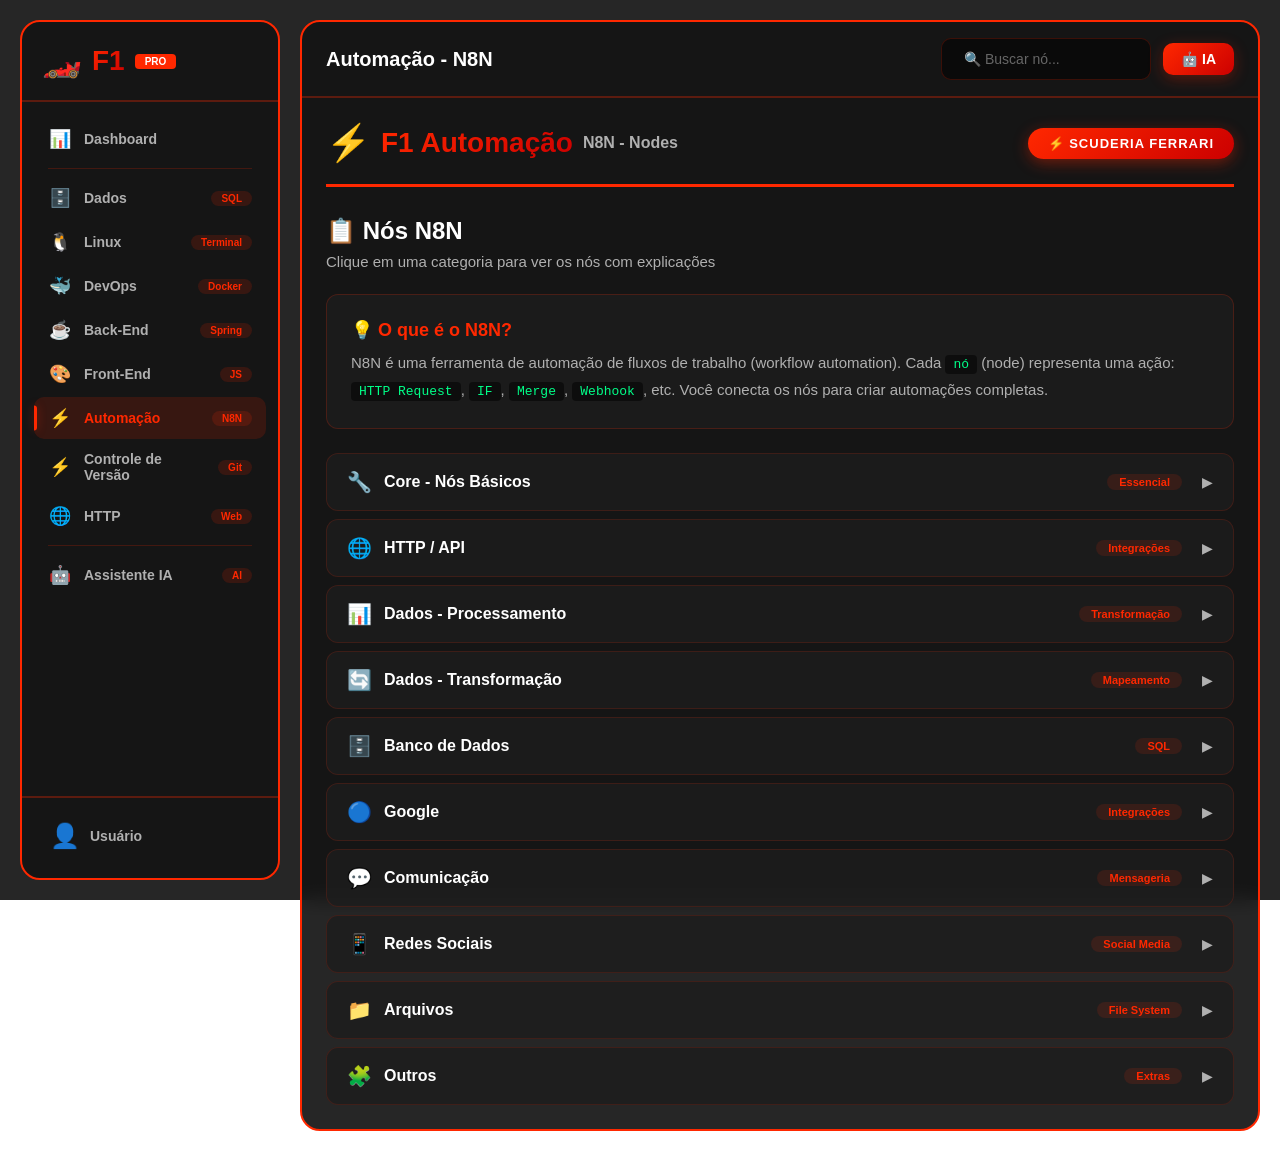
==== commit a4cb98c3: "Adicionando novos campos no meu projeto." ====
--- a/pages/automacao.html
+++ b/pages/automacao.html
@@ -78,6 +78,13 @@
                             <span class="nav-badge">Git</span>
                         </a>
                     </li>
+                    <li class="nav-item">
+                        <a href="http.html">
+                            <span class="nav-icon">🌐</span>
+                            <span class="nav-text">HTTP</span>
+                            <span class="nav-badge">Web</span>
+                        </a>
+                    </li>
                     <li class="nav-divider"></li>
                     <li class="nav-item">
                         <a href="ia.html">
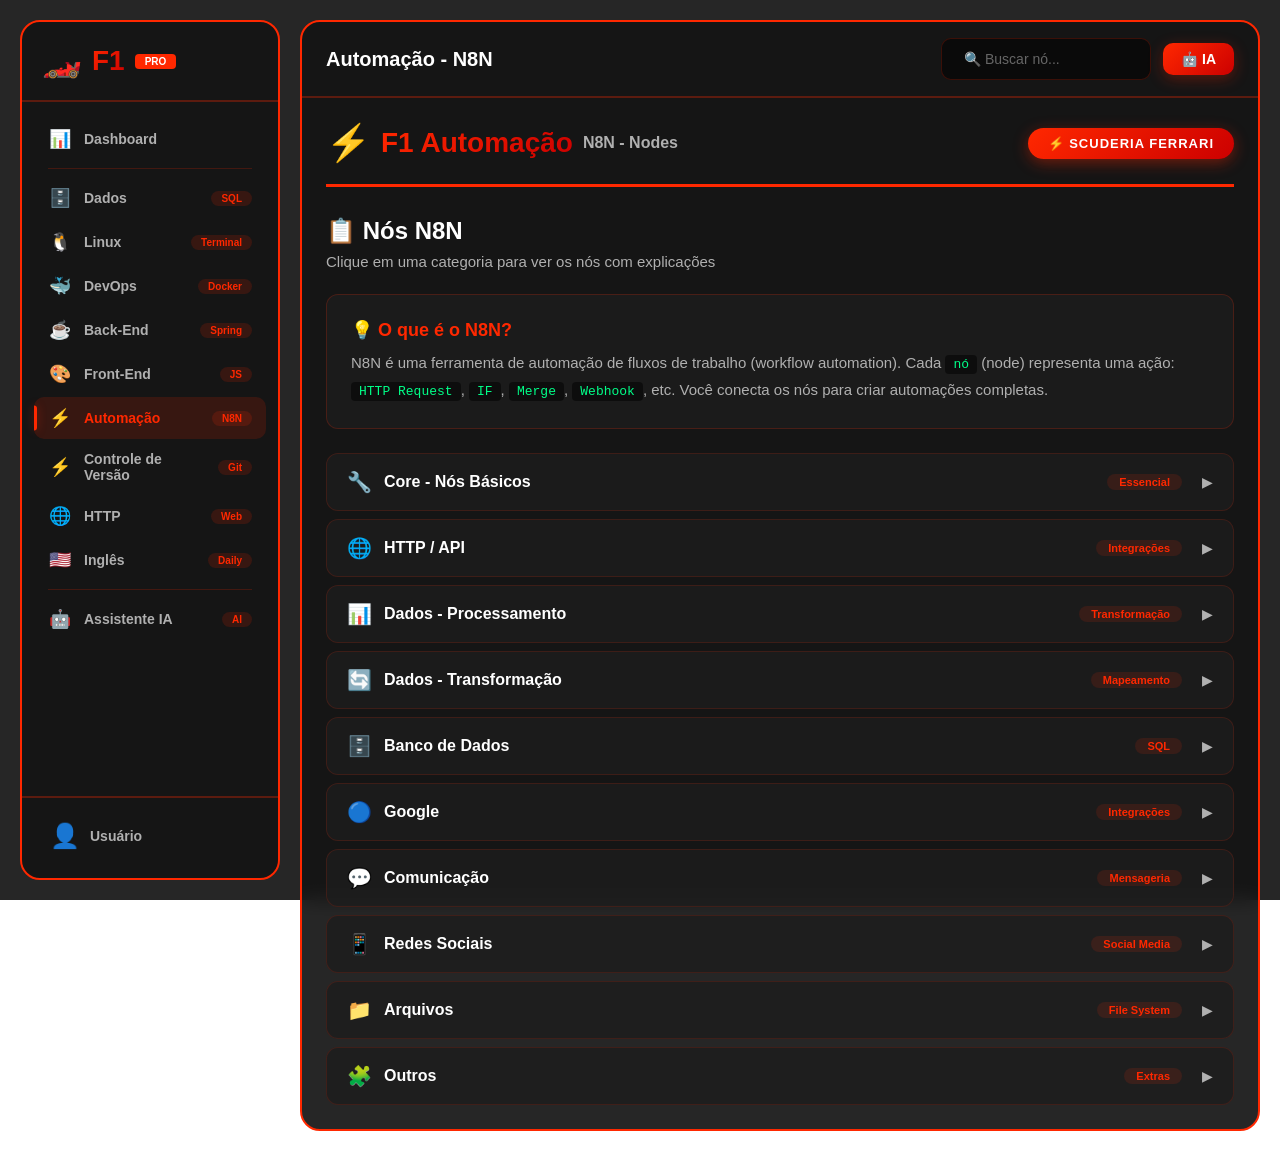
==== commit 45350948: "Adicionando o inglês no meu projeto!" ====
--- a/pages/automacao.html
+++ b/pages/automacao.html
@@ -85,6 +85,13 @@
                             <span class="nav-badge">Web</span>
                         </a>
                     </li>
+                    <li class="nav-item">
+                        <a href="ingles.html">
+                            <span class="nav-icon">🇺🇸</span>
+                            <span class="nav-text">Inglês</span>
+                            <span class="nav-badge">Daily</span>
+                        </a>
+                    </li>
                     <li class="nav-divider"></li>
                     <li class="nav-item">
                         <a href="ia.html">
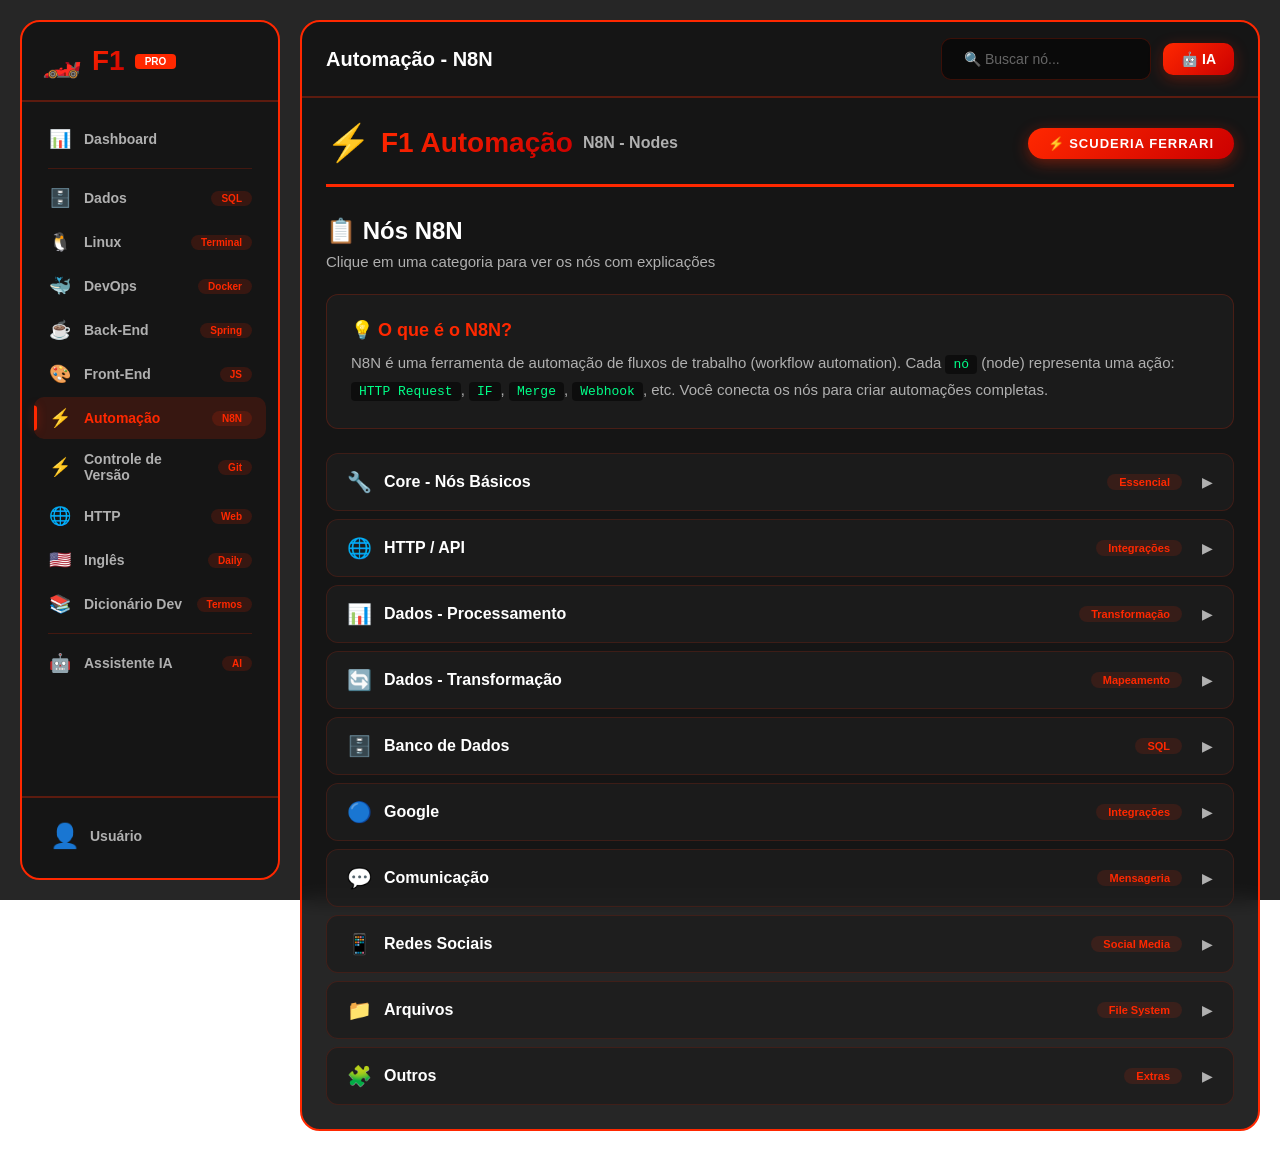
==== commit c620619d: "Finalizando projeto de ajuda." ====
--- a/pages/automacao.html
+++ b/pages/automacao.html
@@ -92,6 +92,7 @@
                             <span class="nav-badge">Daily</span>
                         </a>
                     </li>
+                    <li class="nav-item"><a href="dicionario-dev.html"><span class="nav-icon">📚</span><span class="nav-text">Dicionário Dev</span><span class="nav-badge">Termos</span></a></li>
                     <li class="nav-divider"></li>
                     <li class="nav-item">
                         <a href="ia.html">
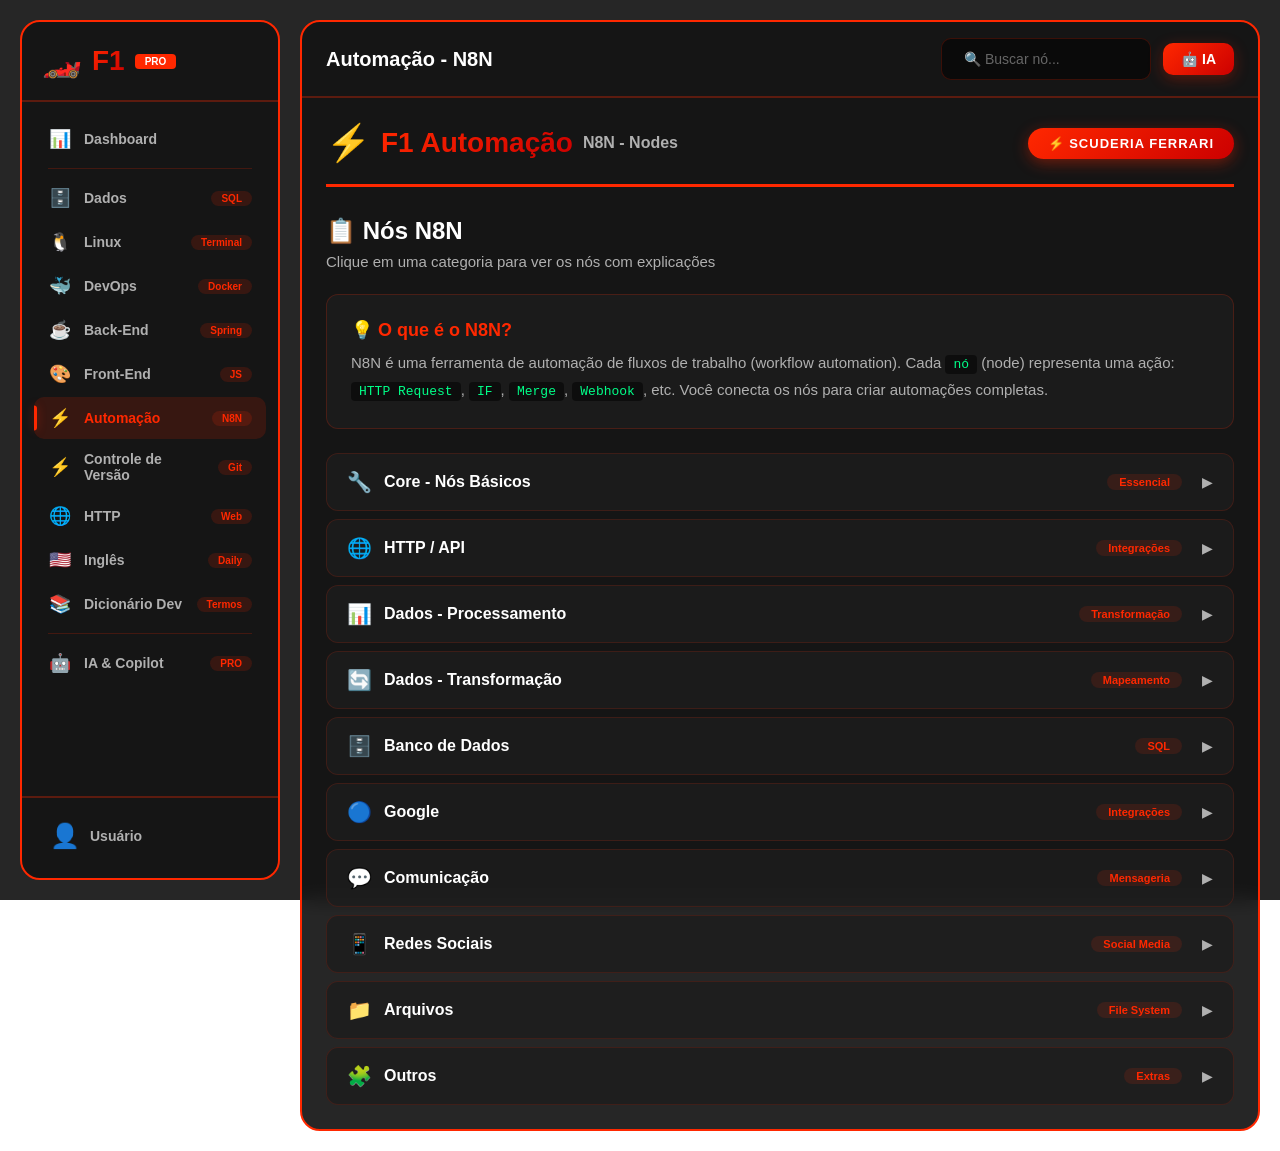
==== commit 85580ffe: "Melhoriar no projeto de ajuda, e criacao de nova aba." ====
--- a/pages/automacao.html
+++ b/pages/automacao.html
@@ -97,8 +97,8 @@
                     <li class="nav-item">
                         <a href="ia.html">
                             <span class="nav-icon">🤖</span>
-                            <span class="nav-text">Assistente IA</span>
-                            <span class="nav-badge">AI</span>
+                            <span class="nav-text">IA &amp; Copilot</span>
+                            <span class="nav-badge">PRO</span>
                         </a>
                     </li>
                 </ul>
